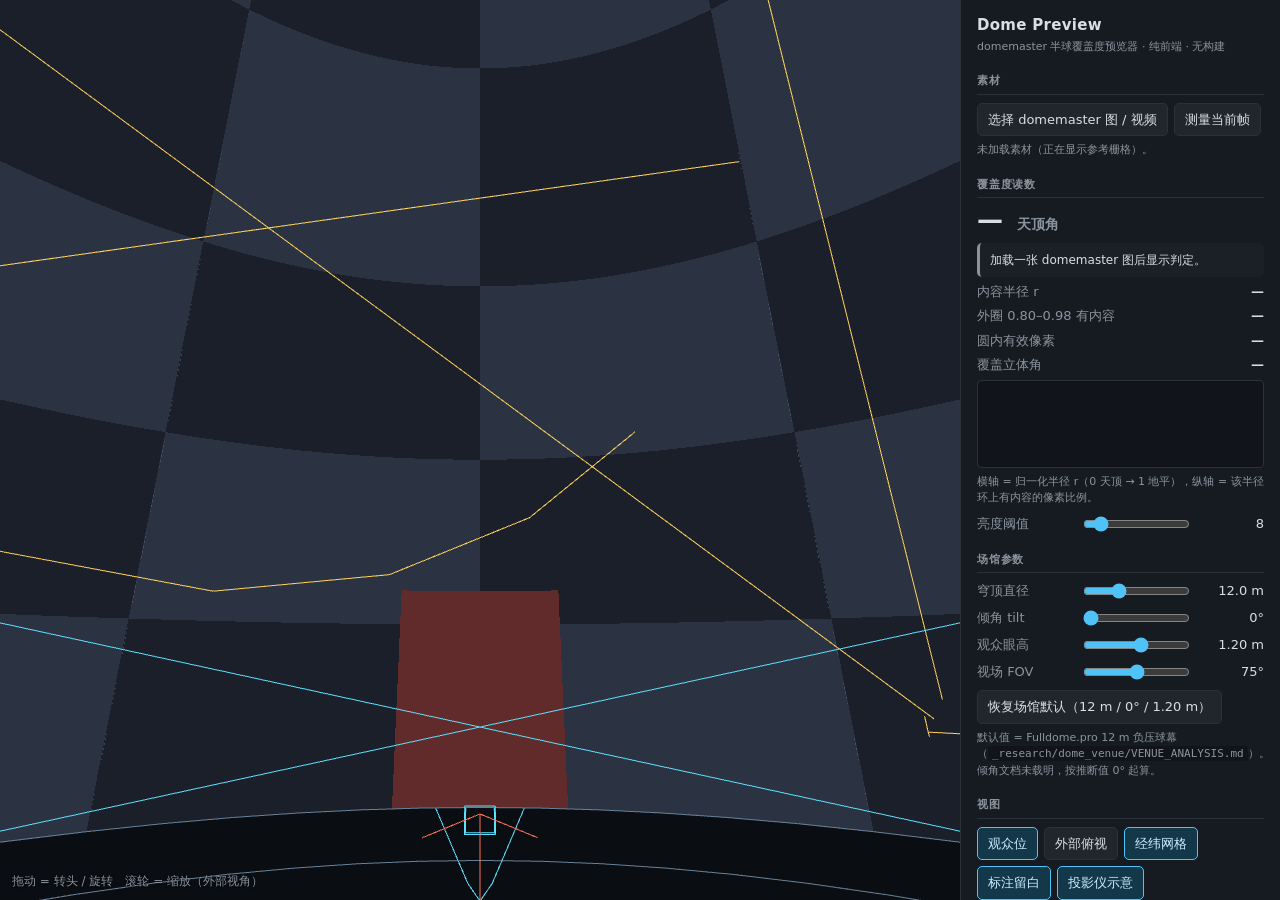
==== web/dome-preview/index.html @ a3aebefa "feat(web): add a dependency-free 3D dome coverage previewer Maps a domemaster frame onto the inner s" ====
<!DOCTYPE html>
<html lang="zh-CN">
<head>
<meta charset="utf-8" />
<meta name="viewport" content="width=device-width, initial-scale=1" />
<title>Dome Preview — domemaster 覆盖度预览器</title>
<style>
  :root {
    --bg: #0e1116;
    --panel: #161b22;
    --line: #2a3138;
    --fg: #d8dee6;
    --dim: #8b949e;
    --accent: #4fc3f7;
    --warn: #ffb84d;
    --bad: #ff6b6b;
    --ok: #6ee7a0;
  }
  * { box-sizing: border-box; }
  html, body { height: 100%; margin: 0; }
  body {
    background: var(--bg);
    color: var(--fg);
    font: 13px/1.5 "Segoe UI", "PingFang SC", "Microsoft YaHei", system-ui, sans-serif;
    display: flex;
    overflow: hidden;
  }
  #stage { position: relative; flex: 1 1 auto; min-width: 0; }
  #gl { display: block; width: 100%; height: 100%; }
  #hint {
    position: absolute; left: 12px; bottom: 10px;
    color: var(--dim); font-size: 12px; pointer-events: none;
    text-shadow: 0 1px 2px #000;
  }
  #panel {
    flex: 0 0 320px;
    background: var(--panel);
    border-left: 1px solid var(--line);
    padding: 14px 16px 24px;
    overflow-y: auto;
  }
  h1 { font-size: 15px; margin: 0 0 2px; letter-spacing: .3px; }
  .sub { color: var(--dim); font-size: 11px; margin-bottom: 14px; }
  h2 {
    font-size: 11px; text-transform: uppercase; letter-spacing: .8px;
    color: var(--dim); margin: 18px 0 8px; border-bottom: 1px solid var(--line);
    padding-bottom: 4px;
  }
  .row { display: flex; align-items: center; gap: 8px; margin: 7px 0; }
  .row label { flex: 0 0 96px; color: var(--dim); }
  .row input[type=range] { flex: 1 1 auto; min-width: 0; accent-color: var(--accent); }
  .row .val { flex: 0 0 64px; text-align: right; font-variant-numeric: tabular-nums; }
  button, .filebtn {
    background: #21262d; color: var(--fg); border: 1px solid var(--line);
    border-radius: 5px; padding: 6px 10px; cursor: pointer; font: inherit;
  }
  button:hover, .filebtn:hover { background: #2d333b; border-color: #3d444d; }
  button.on { background: #12384a; border-color: var(--accent); color: #cdeeff; }
  .filebtn { display: inline-block; }
  input[type=file] { display: none; }
  .metric { display: flex; justify-content: space-between; gap: 8px; margin: 5px 0; }
  .metric .k { color: var(--dim); }
  .metric .v { font-variant-numeric: tabular-nums; font-weight: 600; }
  .big { font-size: 26px; font-weight: 700; line-height: 1.1; }
  #verdict { margin: 8px 0 4px; padding: 8px 10px; border-radius: 5px;
             background: #1b2027; border-left: 3px solid var(--dim); font-size: 12px; }
  #profile { width: 100%; height: 88px; display: block; background: #11151b;
             border: 1px solid var(--line); border-radius: 4px; }
  .note { color: var(--dim); font-size: 11px; margin-top: 6px; }
  .btnrow { display: flex; gap: 6px; flex-wrap: wrap; }
  code { background: #11151b; padding: 1px 4px; border-radius: 3px; font-size: 11px; }
</style>
</head>
<body>
  <div id="stage">
    <canvas id="gl"></canvas>
    <div id="hint">拖动 = 转头 / 旋转　滚轮 = 缩放（外部视角）</div>
  </div>

  <div id="panel">
    <h1>Dome Preview</h1>
    <div class="sub">domemaster 半球覆盖度预览器 · 纯前端 · 无构建</div>

    <h2>素材</h2>
    <div class="btnrow">
      <label class="filebtn">选择 domemaster 图 / 视频
        <input id="file" type="file" accept="image/*,video/*" />
      </label>
      <button id="analyzeBtn" title="重新测量当前帧">测量当前帧</button>
    </div>
    <div class="note" id="fileInfo">未加载素材（正在显示参考栅格）。</div>

    <h2>覆盖度读数</h2>
    <div class="big"><span id="zenithDeg">—</span><span style="font-size:14px;color:var(--dim)">　天顶角</span></div>
    <div id="verdict">加载一张 domemaster 图后显示判定。</div>
    <div class="metric"><span class="k">内容半径 r</span><span class="v" id="covR">—</span></div>
    <div class="metric"><span class="k">外圈 0.80–0.98 有内容</span><span class="v" id="outerFill">—</span></div>
    <div class="metric"><span class="k">圆内有效像素</span><span class="v" id="contentFrac">—</span></div>
    <div class="metric"><span class="k">覆盖立体角</span><span class="v" id="solidAngle">—</span></div>
    <canvas id="profile" width="288" height="88"></canvas>
    <div class="note">横轴 = 归一化半径 r（0 天顶 → 1 地平），纵轴 = 该半径环上有内容的像素比例。</div>
    <div class="row">
      <label>亮度阈值</label>
      <input id="lumaThr" type="range" min="1" max="64" step="1" value="8" />
      <span class="val" id="lumaThrVal">8</span>
    </div>

    <h2>场馆参数</h2>
    <div class="row">
      <label>穹顶直径</label>
      <input id="diameter" type="range" min="4" max="30" step="0.5" value="12" />
      <span class="val" id="diameterVal">12.0 m</span>
    </div>
    <div class="row">
      <label>倾角 tilt</label>
      <input id="tilt" type="range" min="0" max="45" step="1" value="0" />
      <span class="val" id="tiltVal">0°</span>
    </div>
    <div class="row">
      <label>观众眼高</label>
      <input id="eyeHeight" type="range" min="0" max="2.2" step="0.05" value="1.2" />
      <span class="val" id="eyeHeightVal">1.20 m</span>
    </div>
    <div class="row">
      <label>视场 FOV</label>
      <input id="fov" type="range" min="40" max="110" step="1" value="75" />
      <span class="val" id="fovVal">75°</span>
    </div>
    <div class="btnrow" style="margin-top:8px">
      <button id="resetVenue">恢复场馆默认（12 m / 0° / 1.20 m）</button>
    </div>
    <div class="note">默认值 = Fulldome.pro 12 m 负压球幕（<code>_research/dome_venue/VENUE_ANALYSIS.md</code>）。
      倾角文档未载明，按推断值 0° 起算。</div>

    <h2>视图</h2>
    <div class="btnrow">
      <button id="camAudience" class="on">观众位</button>
      <button id="camExternal">外部俯视</button>
      <button id="gridBtn" class="on">经纬网格</button>
      <button id="markBtn" class="on">标注留白</button>
      <button id="projBtn" class="on">投影仪示意</button>
    </div>
    <div class="note">投影仪示意：8 台 = 下环 5（每 72°）+ 上环 3（每 120°），为简化示意，
      厂家未提供真实布局图与融合带宽度。</div>
  </div>

  <video id="video" style="display:none" playsinline loop muted></video>

  <script src="js/glkit.js"></script>
  <script src="js/geometry.js"></script>
  <script src="js/coverage.js"></script>
  <script src="js/main.js"></script>
</body>
</html>
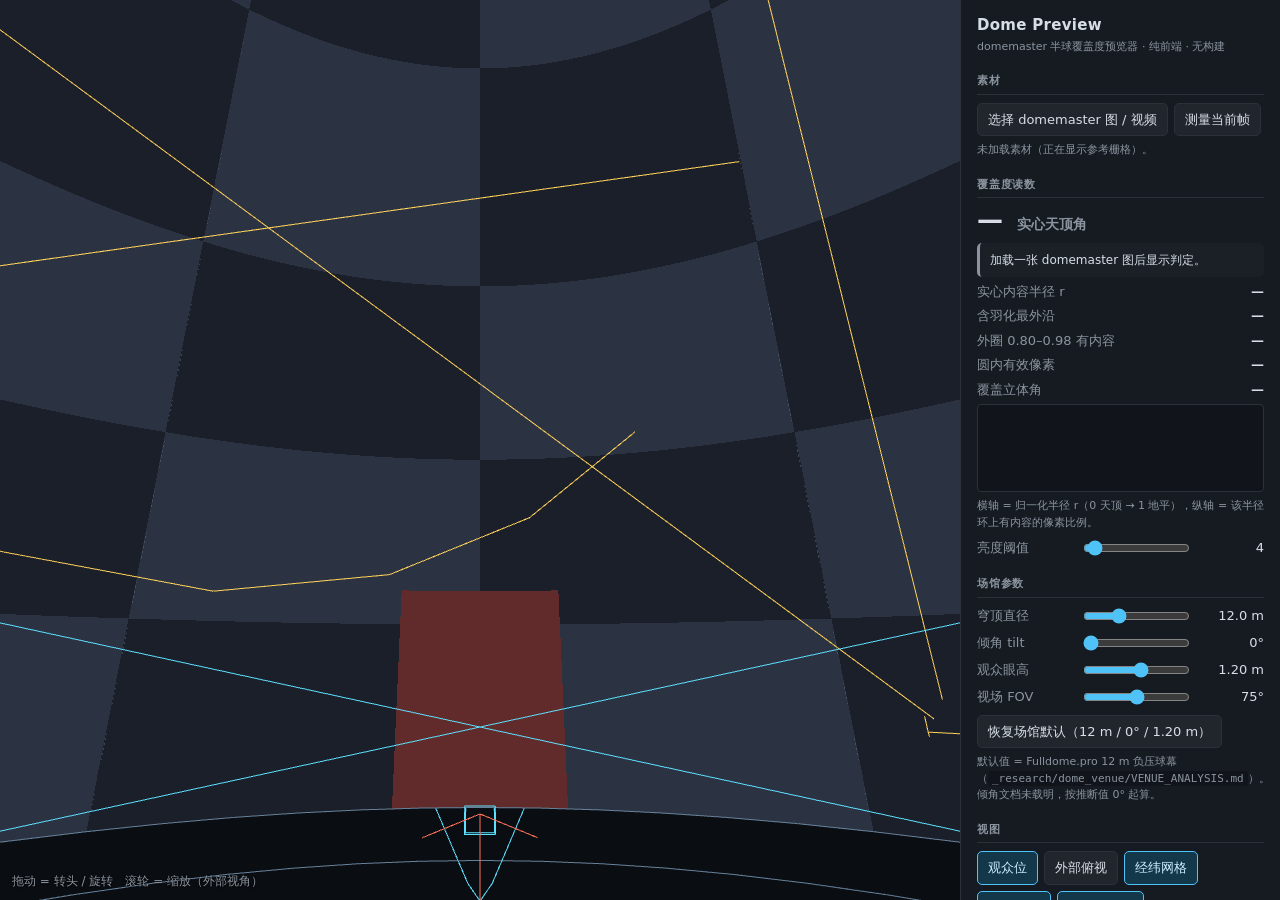
==== commit 188c0b28: "feat(web): report solid vs feathered dome coverage separately The headline number is now the radius " ====
--- a/web/dome-preview/index.html
+++ b/web/dome-preview/index.html
@@ -91,9 +91,10 @@
     <div class="note" id="fileInfo">未加载素材（正在显示参考栅格）。</div>
 
     <h2>覆盖度读数</h2>
-    <div class="big"><span id="zenithDeg">—</span><span style="font-size:14px;color:var(--dim)">　天顶角</span></div>
+    <div class="big"><span id="zenithDeg">—</span><span style="font-size:14px;color:var(--dim)">　实心天顶角</span></div>
     <div id="verdict">加载一张 domemaster 图后显示判定。</div>
-    <div class="metric"><span class="k">内容半径 r</span><span class="v" id="covR">—</span></div>
+    <div class="metric"><span class="k">实心内容半径 r</span><span class="v" id="covR">—</span></div>
+    <div class="metric"><span class="k">含羽化最外沿</span><span class="v" id="softDeg">—</span></div>
     <div class="metric"><span class="k">外圈 0.80–0.98 有内容</span><span class="v" id="outerFill">—</span></div>
     <div class="metric"><span class="k">圆内有效像素</span><span class="v" id="contentFrac">—</span></div>
     <div class="metric"><span class="k">覆盖立体角</span><span class="v" id="solidAngle">—</span></div>
@@ -101,8 +102,8 @@
     <div class="note">横轴 = 归一化半径 r（0 天顶 → 1 地平），纵轴 = 该半径环上有内容的像素比例。</div>
     <div class="row">
       <label>亮度阈值</label>
-      <input id="lumaThr" type="range" min="1" max="64" step="1" value="8" />
-      <span class="val" id="lumaThrVal">8</span>
+      <input id="lumaThr" type="range" min="1" max="64" step="1" value="4" />
+      <span class="val" id="lumaThrVal">4</span>
     </div>
 
     <h2>场馆参数</h2>
